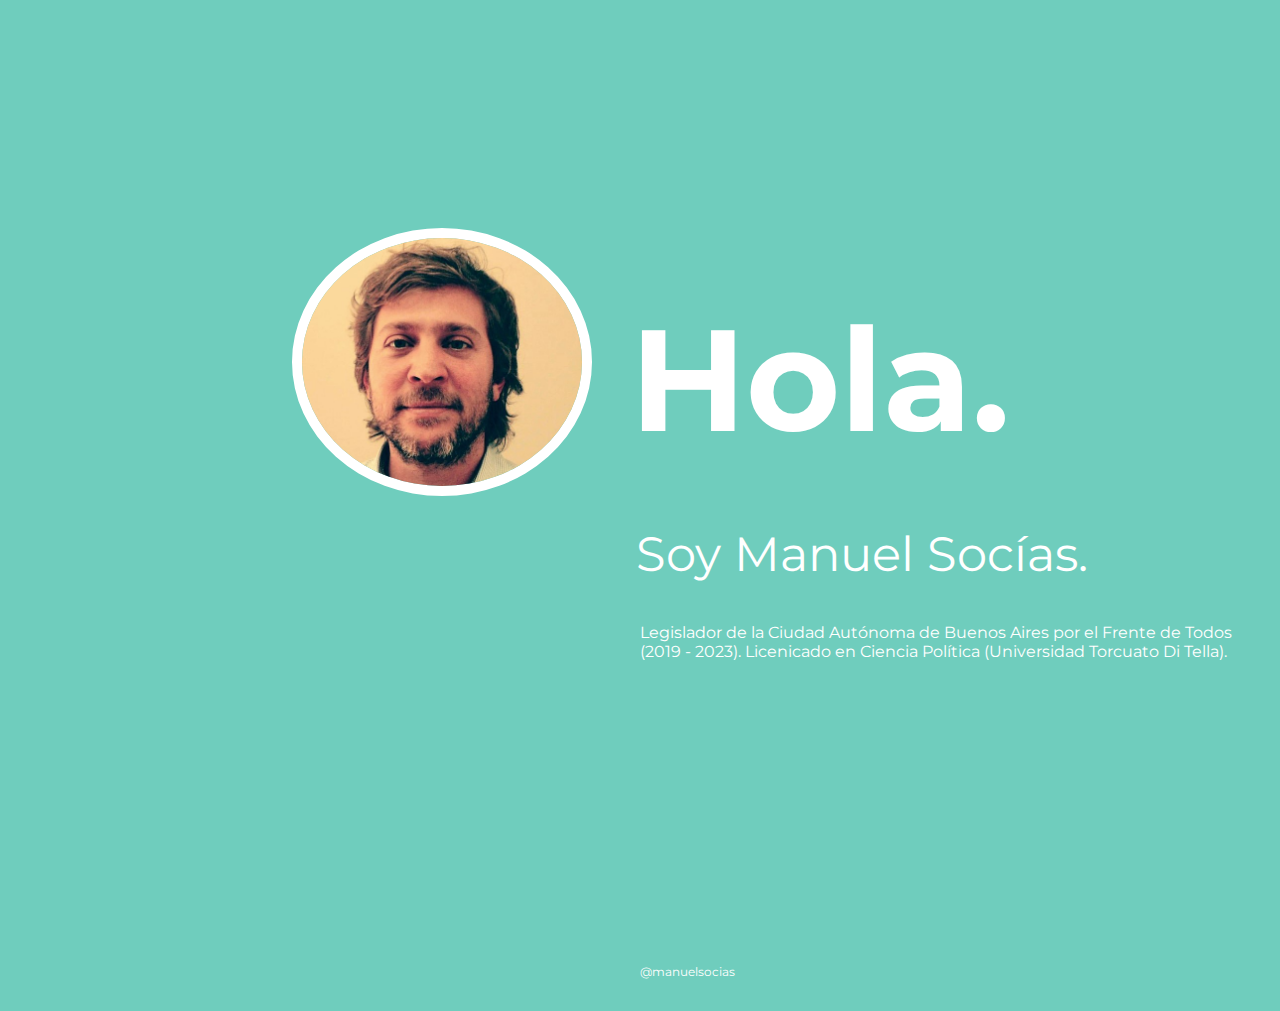
==== index.html @ aa15b2b9 "Site rebuild Mon, Dec  2, 2019  4:28:32 PM" ====
<!DOCTYPE html>
<html lang="es"><head>
	<meta name="generator" content="Hugo 0.60.0" />
    <meta charset="UTF-8">
    <meta name="viewport" content="width=device-width, initial-scale=1.0">
        <meta name="description" content="">

    <title>
            MS
    </title>

    
    <link rel="stylesheet" href="/css/style.css">

    <link rel="stylesheet" href="https://fonts.googleapis.com/css?family=Montserrat:400,700">
    <link rel="stylesheet" href="https://use.fontawesome.com/releases/v5.8.1/css/all.css" integrity="sha384-50oBUHEmvpQ+1lW4y57PTFmhCaXp0ML5d60M1M7uH2+nqUivzIebhndOJK28anvf" crossorigin="anonymous">

    
    <link rel="apple-touch-icon" sizes="180x180" href="/apple-touch-icon.png">
    <link rel="icon" type="image/png" sizes="32x32" href="/favicon-32x32.png">
    <link rel="icon" type="image/png" sizes="16x16" href="/favicon-16x16.png">
    <link rel="manifest" href="/site.webmanifest">

    
    <link href="/index.xml" rel="alternate" type="application/rss+xml" title="MS" />

    
        
    
</head>
<body>

<main>
    <div class="block introduction">
        <div class="column left">
            <img src="images/portrait.jpg" class="portrait" alt="Portrait" />
        </div>
        <div class="column right"><h1>Hola.</h1><h2>Soy Manuel Socías.</h2>
            <p>Legislador de la Ciudad Autónoma de Buenos Aires por el Frente de Todos (2019 - 2023). 

Licenicado en Ciencia Política (Universidad Torcuato Di Tella). </p>

            <div class="links"><a rel="me" href="mailto:manuel.salvador.socias@gmail.com" title="E-mail">
                        <span class="fas fa-envelope"></span>
                    </a><a rel="me" href="https://www.instagram.com/manuelsocias/" title="Instagram">
                        <span class="fab fa-instagram"></span>
                    </a><a rel="me" href="https://twitter.com/manuelsocias" title="Twitter">
                        <span class="fab fa-twitter"></span>
                    </a></div>
        </div>
    </div></main>

<footer>
    <div class="column"></div>
    <div class="column">
        @manuelsocias
    </div>
</footer></body>
</html>
---- css/style.css ----
html,body{color:#fff;margin:1rem;padding:0}html{font-family:Montserrat,"Helvetica Neue","Segoe UI",Helvetica,Arial,sans-serif;font-size:16px;overflow-y:auto}body{background-color:#6fcdbd}a{-webkit-transition:color 0.2s ease-out;-moz-transition:color 0.2s ease-out;transition:color 0.2s ease-out;color:#fff}a:hover{color:#333}h1{font-size:9rem}h2{font-size:3rem;font-weight:normal}h3{font-size:2rem;font-weight:normal}@media screen and (max-width: 992px){h1{font-size:15vw}h2{font-size:2.5rem}}img.portrait{box-sizing:border-box;border-radius:50%;border:10px solid #fff;margin:2em 3em;width:100%;height:auto;max-width:300px;max-height:300px}.column{flex:1}main .block{display:flex}main .block.introduction{margin-top:20vh;min-height:calc(100vh - 20vh)}main .column.left{text-align:end}main .column.right h1{margin-left:-10px;margin-bottom:0.4em}main .column.right h2{margin-left:-4px;margin-top:0}main .column.right .links{margin-top:2.5rem;font-size:1.5rem}main .column.right .links a{margin-right:0.5rem;text-decoration:none}@media screen and (max-width: 992px){main .block{flex-direction:column}main .block.introduction{margin-top:0}main .column.left{text-align:center}main .column.right h1{margin-top:0}main img.portrait{margin:0}}footer{display:flex;margin-top:3rem;font-size:0.75rem}@media screen and (max-width: 992px){footer{flex-direction:column}}
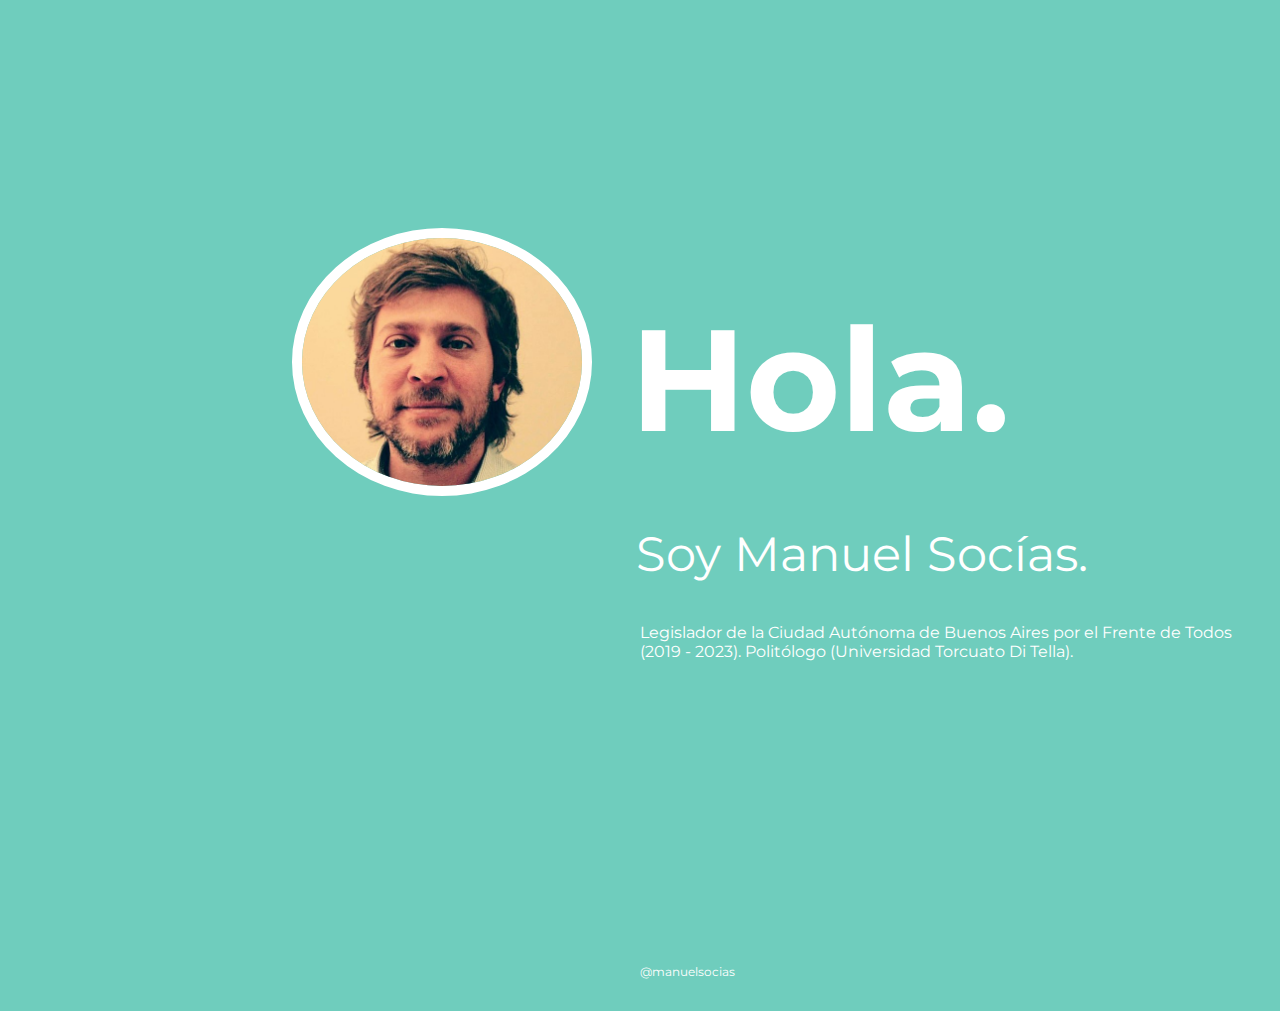
==== commit 63bbf759: "Site rebuild Mon, Dec  2, 2019  4:33:04 PM" ====
--- a/index.html
+++ b/index.html
@@ -6,7 +6,7 @@
         <meta name="description" content="">
 
     <title>
-            MS
+            Manuel Socías
     </title>
 
     
@@ -22,7 +22,7 @@
     <link rel="manifest" href="/site.webmanifest">
 
     
-    <link href="/index.xml" rel="alternate" type="application/rss+xml" title="MS" />
+    <link href="/index.xml" rel="alternate" type="application/rss+xml" title="Manuel Socías" />
 
     
         
@@ -38,7 +38,7 @@
         <div class="column right"><h1>Hola.</h1><h2>Soy Manuel Socías.</h2>
             <p>Legislador de la Ciudad Autónoma de Buenos Aires por el Frente de Todos (2019 - 2023). 
 
-Licenicado en Ciencia Política (Universidad Torcuato Di Tella). </p>
+Politólogo (Universidad Torcuato Di Tella). </p>
 
             <div class="links"><a rel="me" href="mailto:manuel.salvador.socias@gmail.com" title="E-mail">
                         <span class="fas fa-envelope"></span>
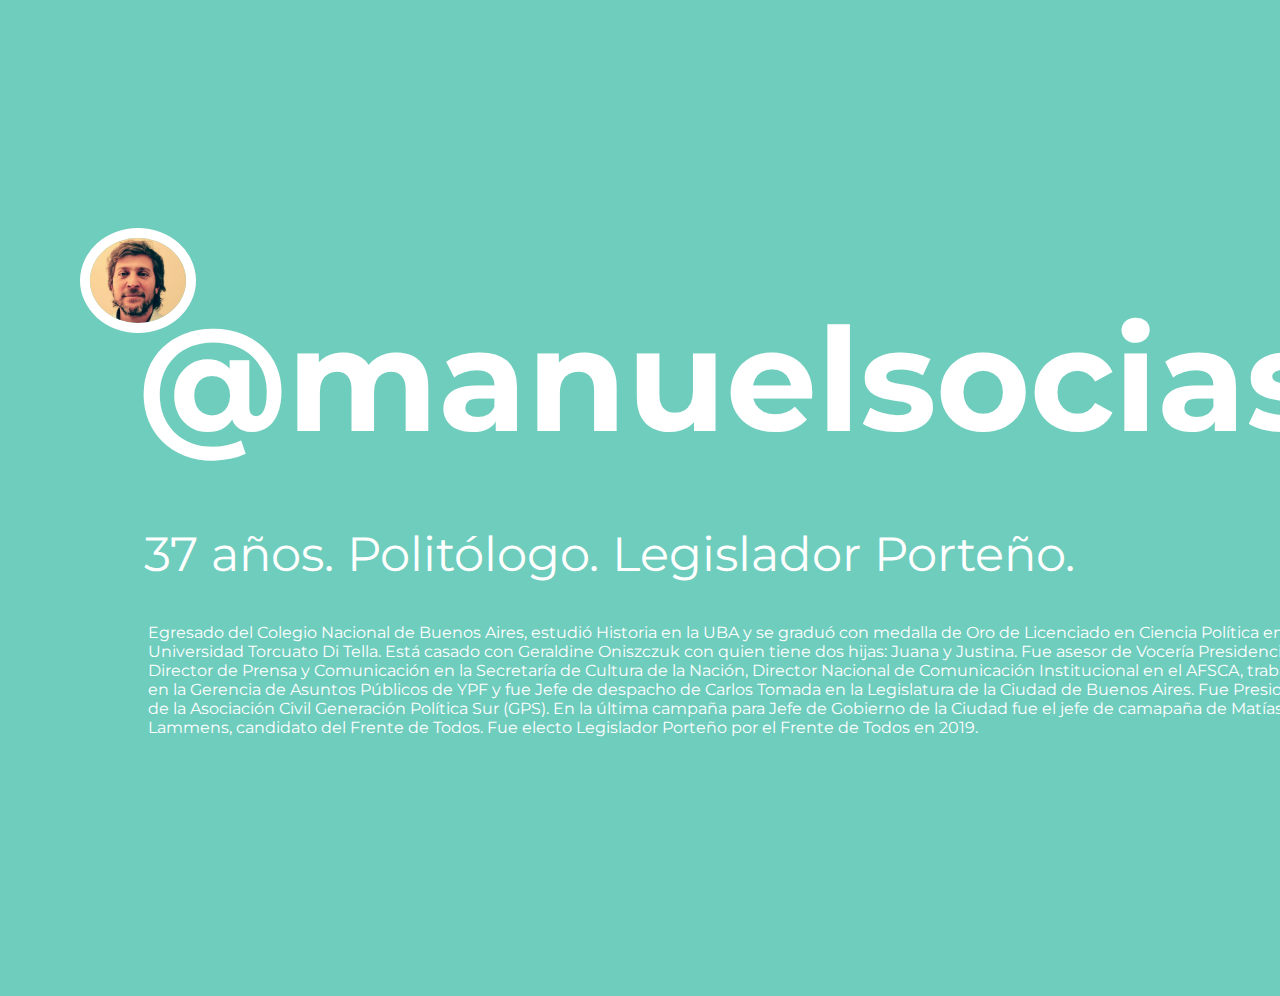
==== commit f5a8289b: "Site rebuild Mon, Dec  2, 2019  5:55:09 PM" ====
--- a/index.html
+++ b/index.html
@@ -35,10 +35,19 @@
         <div class="column left">
             <img src="images/portrait.jpg" class="portrait" alt="Portrait" />
         </div>
-        <div class="column right"><h1>Hola.</h1><h2>Soy Manuel Socías.</h2>
-            <p>Legislador de la Ciudad Autónoma de Buenos Aires por el Frente de Todos (2019 - 2023). 
+        <div class="column right"><h1>@manuelsocias</h1><h2>37 años. Politólogo. Legislador Porteño. </h2>
+            <p>
+Egresado del Colegio Nacional de Buenos Aires, estudió Historia en la UBA y se graduó con medalla de Oro de Licenciado en Ciencia Política en la Universidad Torcuato Di Tella.
 
-Politólogo (Universidad Torcuato Di Tella). </p>
+Está casado con Geraldine Oniszczuk con quien tiene dos hijas: Juana y Justina. 
+
+Fue asesor de Vocería Presidencial, Director de Prensa y Comunicación en la Secretaría de Cultura de la Nación, Director Nacional de Comunicación Institucional en el AFSCA, trabajó en la Gerencia de Asuntos Públicos de YPF y fue Jefe de despacho de Carlos Tomada en la Legislatura de la Ciudad de Buenos Aires.
+
+Fue Presidente de la Asociación Civil Generación Política Sur (GPS). 
+
+En la última campaña para Jefe de Gobierno de la Ciudad fue el jefe de camapaña de Matías Lammens, candidato del Frente de Todos. 
+
+Fue electo Legislador Porteño por el Frente de Todos en 2019.</p>
 
             <div class="links"><a rel="me" href="mailto:manuel.salvador.socias@gmail.com" title="E-mail">
                         <span class="fas fa-envelope"></span>
@@ -53,7 +62,7 @@
 <footer>
     <div class="column"></div>
     <div class="column">
-        @manuelsocias
+           
     </div>
 </footer></body>
 </html>
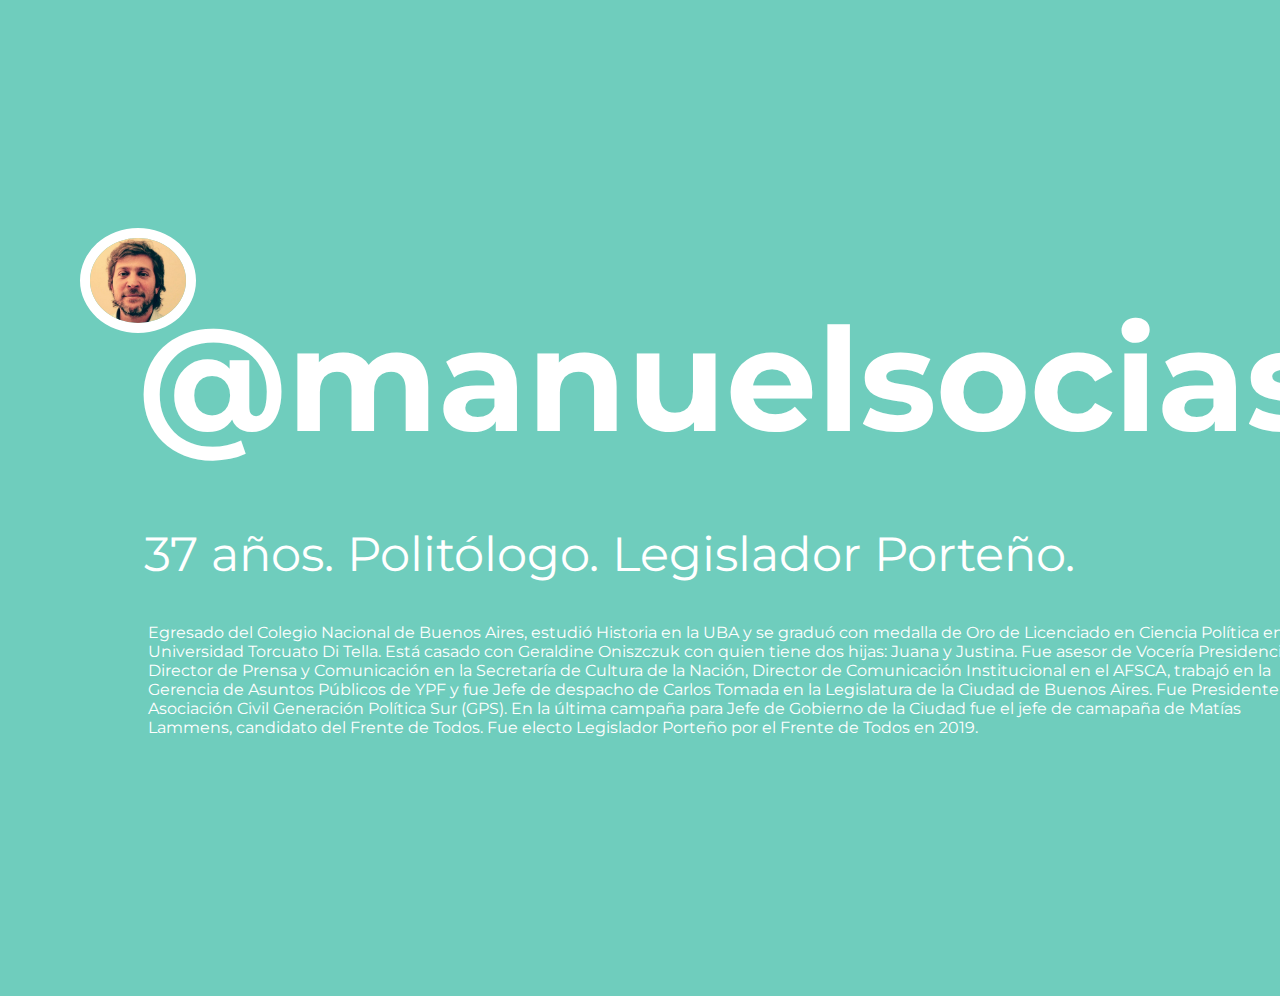
==== commit 7b80e059: "Site rebuild Mon, Dec  2, 2019  5:58:17 PM" ====
--- a/index.html
+++ b/index.html
@@ -41,7 +41,7 @@
 
 Está casado con Geraldine Oniszczuk con quien tiene dos hijas: Juana y Justina. 
 
-Fue asesor de Vocería Presidencial, Director de Prensa y Comunicación en la Secretaría de Cultura de la Nación, Director Nacional de Comunicación Institucional en el AFSCA, trabajó en la Gerencia de Asuntos Públicos de YPF y fue Jefe de despacho de Carlos Tomada en la Legislatura de la Ciudad de Buenos Aires.
+Fue asesor de Vocería Presidencial, Director de Prensa y Comunicación en la Secretaría de Cultura de la Nación, Director de Comunicación Institucional en el AFSCA, trabajó en la Gerencia de Asuntos Públicos de YPF y fue Jefe de despacho de Carlos Tomada en la Legislatura de la Ciudad de Buenos Aires.
 
 Fue Presidente de la Asociación Civil Generación Política Sur (GPS). 
 
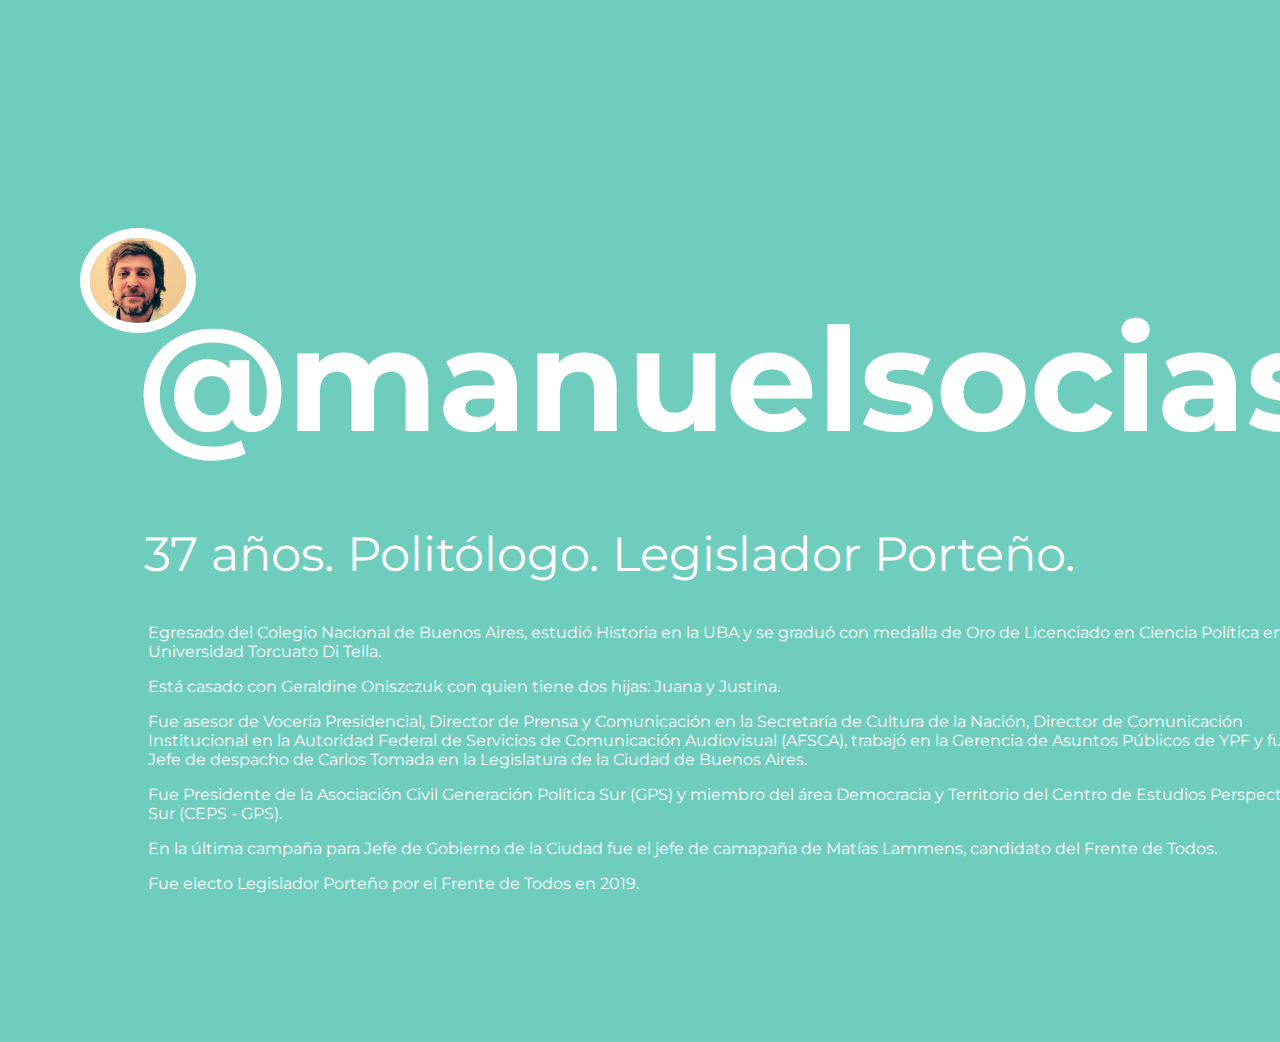
==== commit 2cadce84: "Site rebuild Mon, Dec  2, 2019  6:02:21 PM" ====
--- a/index.html
+++ b/index.html
@@ -37,17 +37,17 @@
         </div>
         <div class="column right"><h1>@manuelsocias</h1><h2>37 años. Politólogo. Legislador Porteño. </h2>
             <p>
-Egresado del Colegio Nacional de Buenos Aires, estudió Historia en la UBA y se graduó con medalla de Oro de Licenciado en Ciencia Política en la Universidad Torcuato Di Tella.
+<p>Egresado del Colegio Nacional de Buenos Aires, estudió Historia en la UBA y se graduó con medalla de Oro de Licenciado en Ciencia Política en la Universidad Torcuato Di Tella.</p>
 
-Está casado con Geraldine Oniszczuk con quien tiene dos hijas: Juana y Justina. 
+<p>Está casado con Geraldine Oniszczuk con quien tiene dos hijas: Juana y Justina. </p>
 
-Fue asesor de Vocería Presidencial, Director de Prensa y Comunicación en la Secretaría de Cultura de la Nación, Director de Comunicación Institucional en el AFSCA, trabajó en la Gerencia de Asuntos Públicos de YPF y fue Jefe de despacho de Carlos Tomada en la Legislatura de la Ciudad de Buenos Aires.
+<p>Fue asesor de Vocería Presidencial, Director de Prensa y Comunicación en la Secretaría de Cultura de la Nación, Director de Comunicación Institucional en la Autoridad Federal de Servicios de Comunicación Audiovisual (AFSCA), trabajó en la Gerencia de Asuntos Públicos de YPF y fue Jefe de despacho de Carlos Tomada en la Legislatura de la Ciudad de Buenos Aires.</p>
 
-Fue Presidente de la Asociación Civil Generación Política Sur (GPS). 
+<p>Fue Presidente de la Asociación Civil Generación Política Sur (GPS) y miembro del área Democracia y Territorio del Centro de Estudios Perspectiva Sur (CEPS - GPS).</p>
 
-En la última campaña para Jefe de Gobierno de la Ciudad fue el jefe de camapaña de Matías Lammens, candidato del Frente de Todos. 
+<p>En la última campaña para Jefe de Gobierno de la Ciudad fue el jefe de camapaña de Matías Lammens, candidato del Frente de Todos.</p>
 
-Fue electo Legislador Porteño por el Frente de Todos en 2019.</p>
+<p>Fue electo Legislador Porteño por el Frente de Todos en 2019.</p></p>
 
             <div class="links"><a rel="me" href="mailto:manuel.salvador.socias@gmail.com" title="E-mail">
                         <span class="fas fa-envelope"></span>
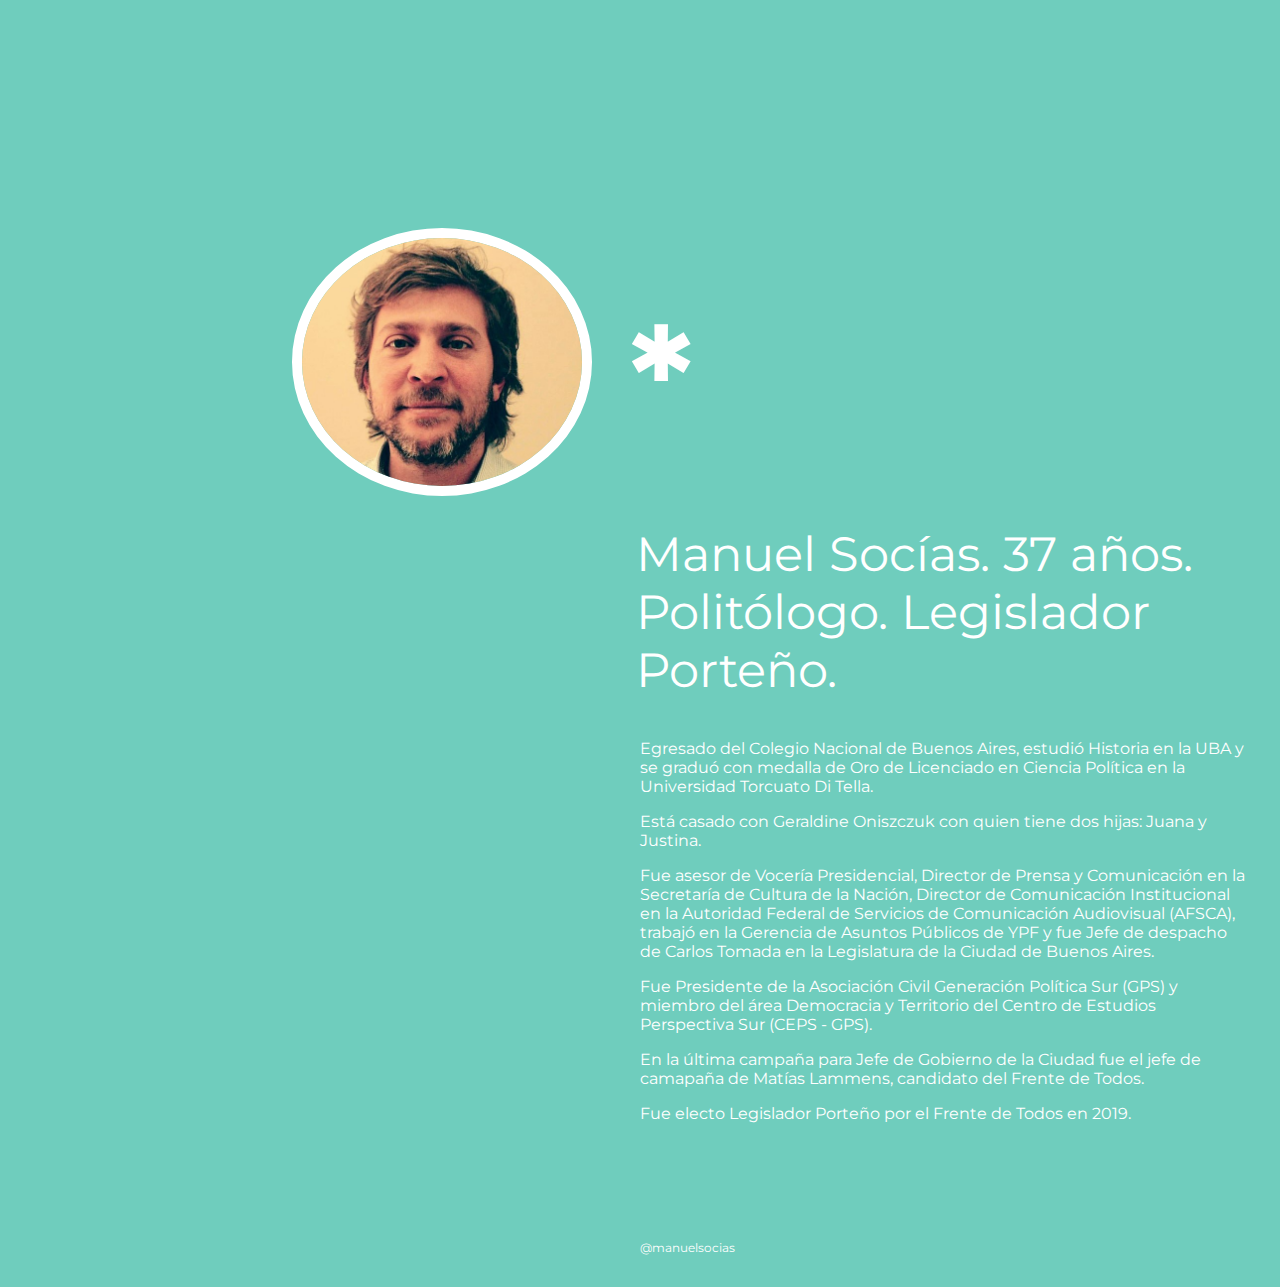
==== commit b57d5549: "Site rebuild Mon, Dec  2, 2019  6:05:28 PM" ====
--- a/index.html
+++ b/index.html
@@ -35,7 +35,7 @@
         <div class="column left">
             <img src="images/portrait.jpg" class="portrait" alt="Portrait" />
         </div>
-        <div class="column right"><h1>@manuelsocias</h1><h2>37 años. Politólogo. Legislador Porteño. </h2>
+        <div class="column right"><h1>*</h1><h2>Manuel Socías. 37 años. Politólogo. Legislador Porteño. </h2>
             <p>
 <p>Egresado del Colegio Nacional de Buenos Aires, estudió Historia en la UBA y se graduó con medalla de Oro de Licenciado en Ciencia Política en la Universidad Torcuato Di Tella.</p>
 
@@ -62,7 +62,7 @@
 <footer>
     <div class="column"></div>
     <div class="column">
-           
+        @manuelsocias
     </div>
 </footer></body>
 </html>
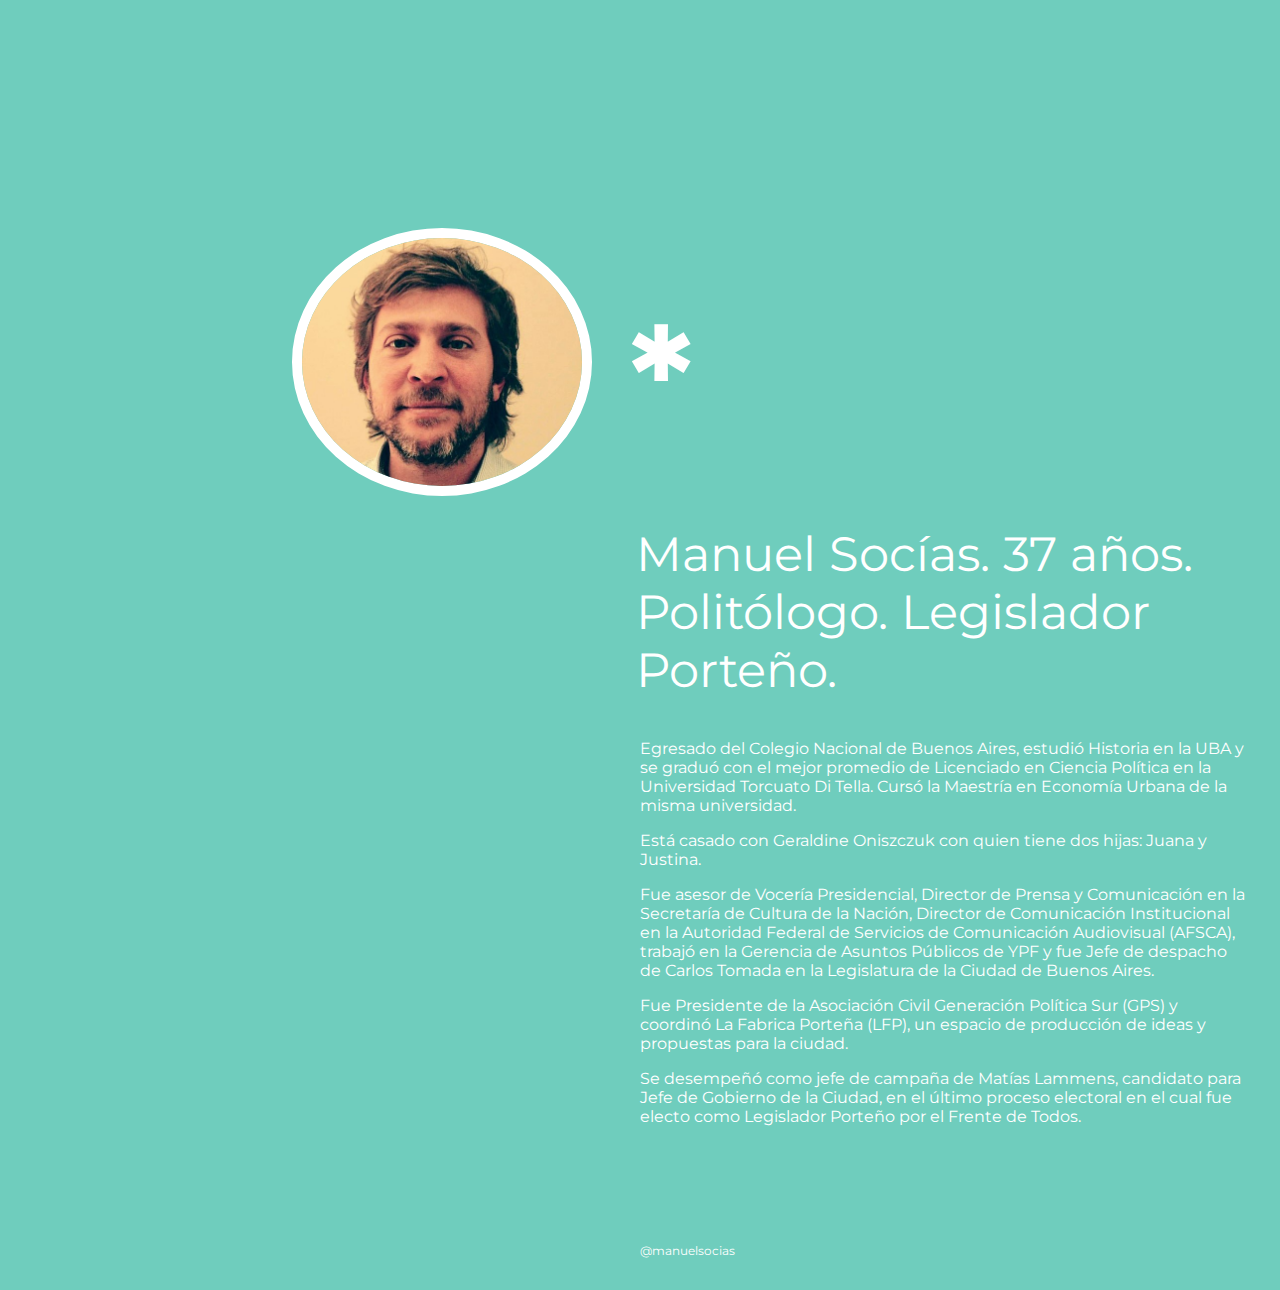
==== commit 0456a5ea: "Site rebuild Tue, Dec  3, 2019  9:51:41 AM" ====
--- a/index.html
+++ b/index.html
@@ -37,17 +37,15 @@
         </div>
         <div class="column right"><h1>*</h1><h2>Manuel Socías. 37 años. Politólogo. Legislador Porteño. </h2>
             <p>
-<p>Egresado del Colegio Nacional de Buenos Aires, estudió Historia en la UBA y se graduó con medalla de Oro de Licenciado en Ciencia Política en la Universidad Torcuato Di Tella.</p>
+<p>Egresado del Colegio Nacional de Buenos Aires, estudió Historia en la UBA y se graduó con el mejor promedio de Licenciado en Ciencia Política en la Universidad Torcuato Di Tella. Cursó la Maestría en Economía Urbana de la misma universidad.</p>
 
-<p>Está casado con Geraldine Oniszczuk con quien tiene dos hijas: Juana y Justina. </p>
+<p>Está casado con Geraldine Oniszczuk con quien tiene dos hijas: Juana y Justina.</p>
 
 <p>Fue asesor de Vocería Presidencial, Director de Prensa y Comunicación en la Secretaría de Cultura de la Nación, Director de Comunicación Institucional en la Autoridad Federal de Servicios de Comunicación Audiovisual (AFSCA), trabajó en la Gerencia de Asuntos Públicos de YPF y fue Jefe de despacho de Carlos Tomada en la Legislatura de la Ciudad de Buenos Aires.</p>
 
-<p>Fue Presidente de la Asociación Civil Generación Política Sur (GPS) y miembro del área Democracia y Territorio del Centro de Estudios Perspectiva Sur (CEPS - GPS).</p>
+<p>Fue Presidente de la Asociación Civil Generación Política Sur (GPS) y coordinó La Fabrica Porteña (LFP), un espacio de producción de ideas y propuestas para la ciudad.</p>
 
-<p>En la última campaña para Jefe de Gobierno de la Ciudad fue el jefe de camapaña de Matías Lammens, candidato del Frente de Todos.</p>
-
-<p>Fue electo Legislador Porteño por el Frente de Todos en 2019.</p></p>
+<p>Se desempeñó como jefe de campaña de Matías Lammens, candidato para Jefe de Gobierno de la Ciudad, en el último proceso electoral en el cual fue electo como Legislador Porteño por el Frente de Todos.</p></p>
 
             <div class="links"><a rel="me" href="mailto:manuel.salvador.socias@gmail.com" title="E-mail">
                         <span class="fas fa-envelope"></span>
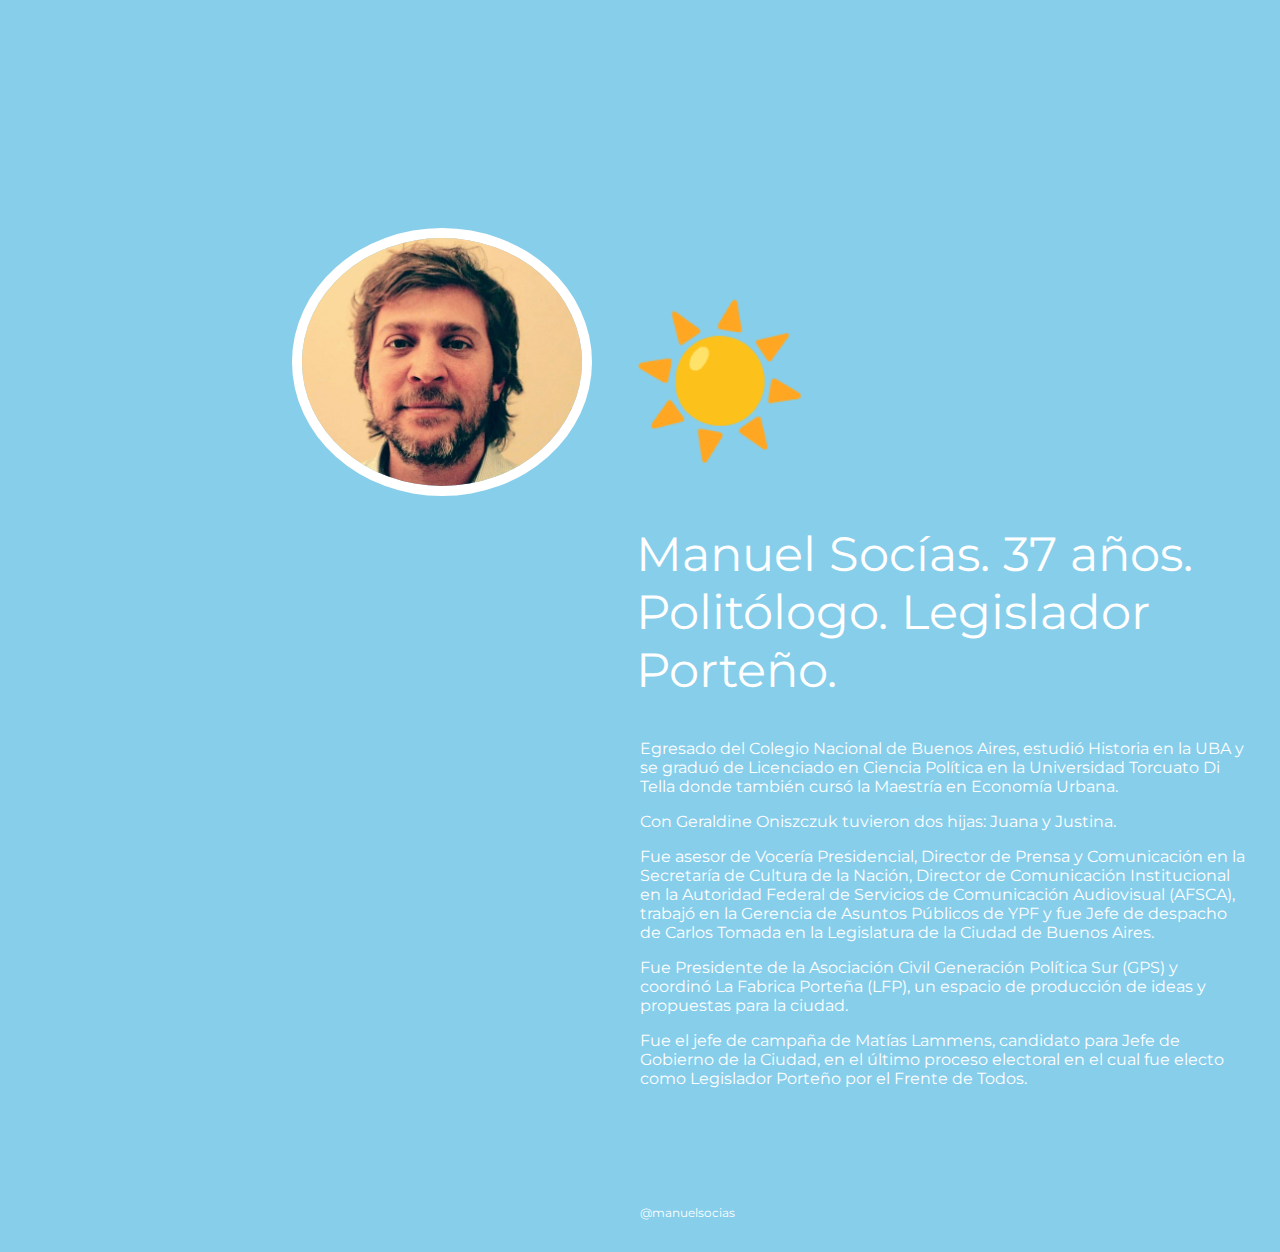
==== commit 825a735a: "Site rebuild Tue, Dec  3, 2019  5:10:09 PM" ====
--- a/index.html
+++ b/index.html
@@ -35,20 +35,22 @@
         <div class="column left">
             <img src="images/portrait.jpg" class="portrait" alt="Portrait" />
         </div>
-        <div class="column right"><h1>*</h1><h2>Manuel Socías. 37 años. Politólogo. Legislador Porteño. </h2>
+        <div class="column right"><h1>☀️</h1><h2>Manuel Socías. 37 años. Politólogo. Legislador Porteño. </h2>
             <p>
-<p>Egresado del Colegio Nacional de Buenos Aires, estudió Historia en la UBA y se graduó con el mejor promedio de Licenciado en Ciencia Política en la Universidad Torcuato Di Tella. Cursó la Maestría en Economía Urbana de la misma universidad.</p>
+<p>Egresado del Colegio Nacional de Buenos Aires, estudió Historia en la UBA y se graduó de Licenciado en Ciencia Política en la Universidad Torcuato Di Tella donde también cursó la Maestría en Economía Urbana.</p>
 
-<p>Está casado con Geraldine Oniszczuk con quien tiene dos hijas: Juana y Justina.</p>
+<p>Con Geraldine Oniszczuk tuvieron dos hijas: Juana y Justina.</p>
 
 <p>Fue asesor de Vocería Presidencial, Director de Prensa y Comunicación en la Secretaría de Cultura de la Nación, Director de Comunicación Institucional en la Autoridad Federal de Servicios de Comunicación Audiovisual (AFSCA), trabajó en la Gerencia de Asuntos Públicos de YPF y fue Jefe de despacho de Carlos Tomada en la Legislatura de la Ciudad de Buenos Aires.</p>
 
 <p>Fue Presidente de la Asociación Civil Generación Política Sur (GPS) y coordinó La Fabrica Porteña (LFP), un espacio de producción de ideas y propuestas para la ciudad.</p>
 
-<p>Se desempeñó como jefe de campaña de Matías Lammens, candidato para Jefe de Gobierno de la Ciudad, en el último proceso electoral en el cual fue electo como Legislador Porteño por el Frente de Todos.</p></p>
+<p>Fue el jefe de campaña de Matías Lammens, candidato para Jefe de Gobierno de la Ciudad, en el último proceso electoral en el cual fue electo como Legislador Porteño por el Frente de Todos.</p></p>
 
-            <div class="links"><a rel="me" href="mailto:manuel.salvador.socias@gmail.com" title="E-mail">
+            <div class="links"><a rel="me" href="mailto:manuel.socias@legislatura.gob.ar" title="E-mail">
                         <span class="fas fa-envelope"></span>
+                    </a><a rel="me" href="https://www.facebook.com/sociasmanuel/" title="Facebook">
+                        <span class="fab fa-facebook"></span>
                     </a><a rel="me" href="https://www.instagram.com/manuelsocias/" title="Instagram">
                         <span class="fab fa-instagram"></span>
                     </a><a rel="me" href="https://twitter.com/manuelsocias" title="Twitter">
--- a/css/style.css
+++ b/css/style.css
@@ -1 +1 @@
-html,body{color:#fff;margin:1rem;padding:0}html{font-family:Montserrat,"Helvetica Neue","Segoe UI",Helvetica,Arial,sans-serif;font-size:16px;overflow-y:auto}body{background-color:#6fcdbd}a{-webkit-transition:color 0.2s ease-out;-moz-transition:color 0.2s ease-out;transition:color 0.2s ease-out;color:#fff}a:hover{color:#333}h1{font-size:9rem}h2{font-size:3rem;font-weight:normal}h3{font-size:2rem;font-weight:normal}@media screen and (max-width: 992px){h1{font-size:15vw}h2{font-size:2.5rem}}img.portrait{box-sizing:border-box;border-radius:50%;border:10px solid #fff;margin:2em 3em;width:100%;height:auto;max-width:300px;max-height:300px}.column{flex:1}main .block{display:flex}main .block.introduction{margin-top:20vh;min-height:calc(100vh - 20vh)}main .column.left{text-align:end}main .column.right h1{margin-left:-10px;margin-bottom:0.4em}main .column.right h2{margin-left:-4px;margin-top:0}main .column.right .links{margin-top:2.5rem;font-size:1.5rem}main .column.right .links a{margin-right:0.5rem;text-decoration:none}@media screen and (max-width: 992px){main .block{flex-direction:column}main .block.introduction{margin-top:0}main .column.left{text-align:center}main .column.right h1{margin-top:0}main img.portrait{margin:0}}footer{display:flex;margin-top:3rem;font-size:0.75rem}@media screen and (max-width: 992px){footer{flex-direction:column}}
+html,body{color:#fff;margin:1rem;padding:0}html{font-family:Montserrat,"Helvetica Neue","Segoe UI",Helvetica,Arial,sans-serif;font-size:16px;overflow-y:auto}body{background-color:skyblue}a{-webkit-transition:color 0.2s ease-out;-moz-transition:color 0.2s ease-out;transition:color 0.2s ease-out;color:#fff}a:hover{color:#333}h1{font-size:9rem}h2{font-size:3rem;font-weight:normal}h3{font-size:2rem;font-weight:normal}@media screen and (max-width: 992px){h1{font-size:15vw}h2{font-size:2.5rem}}img.portrait{box-sizing:border-box;border-radius:50%;border:10px solid #fff;margin:2em 3em;width:100%;height:auto;max-width:300px;max-height:300px}.column{flex:1}main .block{display:flex}main .block.introduction{margin-top:20vh;min-height:calc(100vh - 20vh)}main .column.left{text-align:end}main .column.right h1{margin-left:-10px;margin-bottom:0.4em}main .column.right h2{margin-left:-4px;margin-top:0}main .column.right .links{margin-top:2.5rem;font-size:1.5rem}main .column.right .links a{margin-right:0.5rem;text-decoration:none}@media screen and (max-width: 992px){main .block{flex-direction:column}main .block.introduction{margin-top:0}main .column.left{text-align:center}main .column.right h1{margin-top:0}main img.portrait{margin:0}}footer{display:flex;margin-top:3rem;font-size:0.75rem}@media screen and (max-width: 992px){footer{flex-direction:column}}
